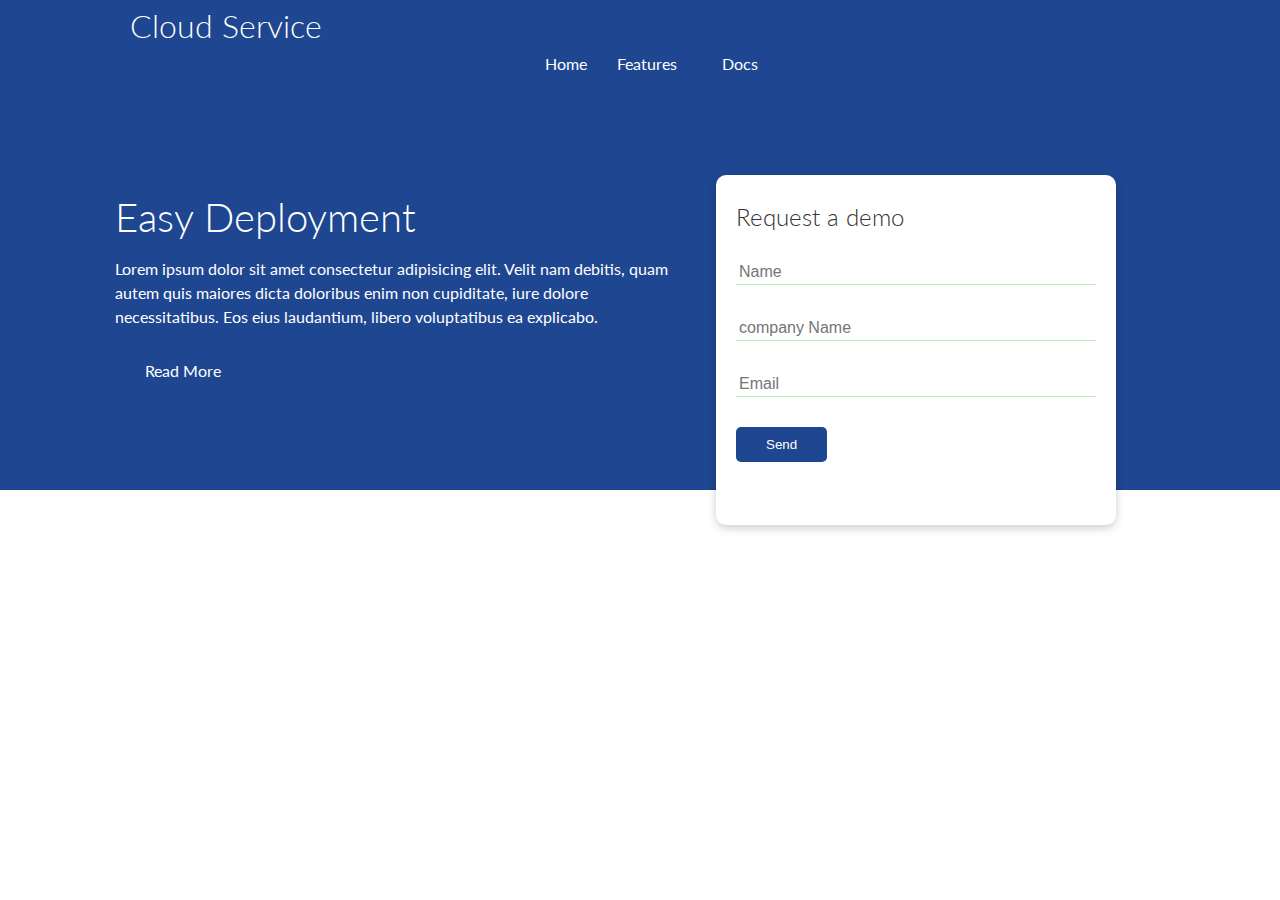
==== index.html @ c05045b2 "initial commit" ====
<!DOCTYPE html>
<html lang="en">
<head>
    <meta charset="UTF-8">
    <meta http-equiv="X-UA-Compatible" content="IE=edge">
    <meta name="viewport" content="width=device-width, initial-scale=1.0">
    <link rel="stylesheet" href="https://cdnjs.cloudflare.com/ajax/libs/font-awesome/6.1.1/css/all.min.css" integrity="sha512-KfkfwYDsLkIlwQp6LFnl8zNdLGxu9YAA1QvwINks4PhcElQSvqcyVLLD9aMhXd13uQjoXtEKNosOWaZqXgel0g==" crossorigin="anonymous" referrerpolicy="no-referrer" />
    <link rel="stylesheet" href="./css/style.css">
    <title>Cloud</title>
</head>
<body>
    <!---NavBar-->
    <div class="navbar">
        <div class="container">
            <h1 class="logo">Cloud Service</h1>
            <nav>
                <ul>
                    <li><a href="index.html">Home</a></li>
                    <li><a href="features.html">Features</a></li>
                    <li><a href="docs.html"></a>Docs</li>
                </ul>
            </nav>
        </div>
    </div>

    <!---main menu-->
    <section class="showcase">
        <div class="container grid">
            <div class="showcase-text">
                <h1>Easy Deployment</h1>
                <p>Lorem ipsum dolor sit amet consectetur adipisicing elit. Velit nam debitis, quam autem quis maiores dicta doloribus enim non cupiditate, iure dolore necessitatibus. Eos eius laudantium, libero voluptatibus ea explicabo.</p>
                <a href="features.html" class="btn btn-outline">Read More</a>

            </div>
            <div class="showcase-form card">
                <h2>Request a demo</h2>
                <form>
                    <div class="form-control">
                        <input type="text" name="name" placeholder="Name"
                        required>
                    </div>
                    <div class="form-control">
                        <input type="text" name="company" placeholder="company Name"
                        required>
                    </div>
                    <div class="form-control">
                        <input type="email" name="email" placeholder="Email"
                        required>
                          
                    </div>
                    <input type="submit" value="Send" class="btn btn-primary">
                </form>
            </div>
        </div>
    </section>
</body>
</html>
---- css/style.css ----
@import url('https://fonts.googleapis.com/css2?family=Lato:wght@300&display=swap');


:root {
    --primary-color: #1F4690;
}

* {
    box-sizing: border-box;
    padding: 0;
    margin:0;
}

body {
    font-family: 'Lato', sans-serif;
    color: #333;
    line-height: 1.5;
}

ul {
    list-style-type: none;
}

a {
    text-decoration: none;
    color: #333;
}

h1, h2 {
    font-weight: 300;
    line-height: 1;
    margin: 10px 0;
}

p {
    margin: 10px 0;
}

img {
    width: 100%;
}

/*navbar section */

.navbar {
    background-color: var(--primary-color);
    color: #fff;
    height: 90px;
}

.navbar ul {
    display: flex;
    margin-left: 400px;
}

.navbar a{
    color: #fff;
    padding: 10px;
    margin: 0 5px;
}

.navbar a:hover {
    border-bottom: 1px #fff solid;
}

.navbar .flex {
    justify-content: space-between;
}
/* showcase */
.showcase {
    height: 400px;
    background-color: var(--primary-color);
    color: #fff;
    position: relative;
}

.showcase h1 {
    font-size: 40px;
}

.showcase p {
    margin: 20px 0;
}

.showcase .grid {
    overflow: visible;
    grid-template-columns: 55% 45%;
    gap: 30px;
}

.showcase-form {
    position: relative;
    top: 60px;
    height: 350px;
    width: 400px;
    padding: 40px;
    z-index: 100;
}


.showcase-form .form-control {
    margin: 30px 0;

}

.showcase-form input[type='text'],
.showcase-form input[type='email']{
    border: 0;
    border-bottom: 1px solid #b4ecbb;
    width: 100%;
    padding: 3px;
    font-size: 16px;
}

.showcase-form input:focus {
    outline: none;
}


/*utility*/

.container {
    max-width: 1100px;
    margin: 0 auto;
    overflow: auto;
    padding: 0 40px;
}

.card {
    background-color: #fff;
    color: #333;
    border-radius: 10px;
    box-shadow: 0 3px 10px rgba(0, 0, 0, 0.2);
    padding: 20px;
    margin: 10px;
}

.btn {
    display: inline-block;
    padding: 10px 30px;
    cursor: pointer;
    background: var(--primary-color);
    color: #fff;
    border: none;
    border-radius: 5px;
}

.flex {
    display: flex; 
    justify-content: center;
    align-items: center;
    height: 100%;
}

.grid {
    display: grid;
    grid-template-columns: repeat(2, 1fr);
    gap: 20px;
    justify-content: center;
    align-items: center;
    height: 100%;
}
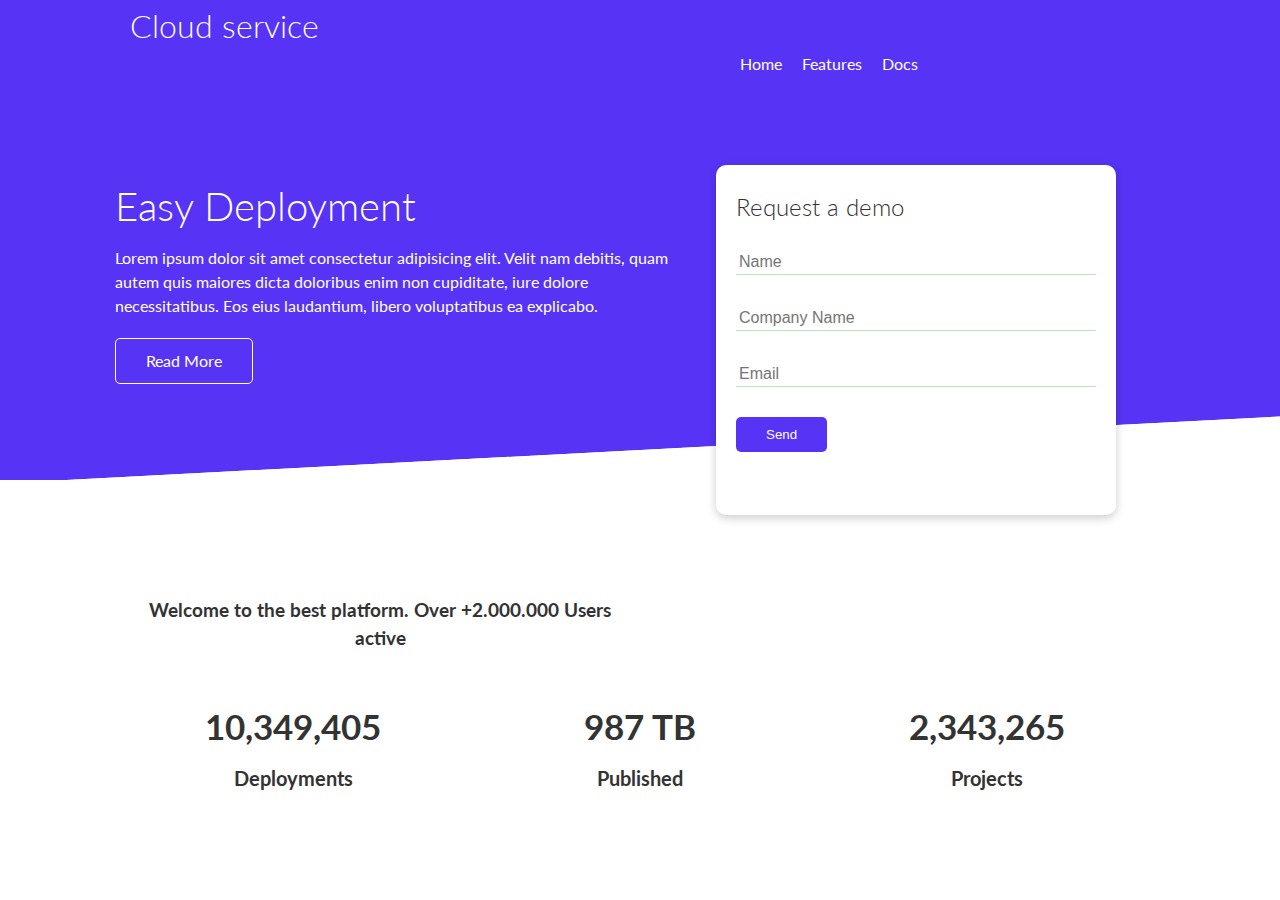
==== commit 1a478c32: "fixed" ====
--- a/index.html
+++ b/index.html
@@ -6,18 +6,20 @@
     <meta name="viewport" content="width=device-width, initial-scale=1.0">
     <link rel="stylesheet" href="https://cdnjs.cloudflare.com/ajax/libs/font-awesome/6.1.1/css/all.min.css" integrity="sha512-KfkfwYDsLkIlwQp6LFnl8zNdLGxu9YAA1QvwINks4PhcElQSvqcyVLLD9aMhXd13uQjoXtEKNosOWaZqXgel0g==" crossorigin="anonymous" referrerpolicy="no-referrer" />
     <link rel="stylesheet" href="./css/style.css">
+    <link rel="stylesheet" href="./css/utilities.css">
+
     <title>Cloud</title>
 </head>
 <body>
     <!---NavBar-->
     <div class="navbar">
         <div class="container">
-            <h1 class="logo">Cloud Service</h1>
+            <h1 class="logo">Cloud service</h1>
             <nav>
                 <ul>
                     <li><a href="index.html">Home</a></li>
                     <li><a href="features.html">Features</a></li>
-                    <li><a href="docs.html"></a>Docs</li>
+                    <li><a href="docs.html">Docs</a></li>
                 </ul>
             </nav>
         </div>
@@ -40,7 +42,7 @@
                         required>
                     </div>
                     <div class="form-control">
-                        <input type="text" name="company" placeholder="company Name"
+                        <input type="text" name="company" placeholder="Company Name"
                         required>
                     </div>
                     <div class="form-control">
@@ -53,5 +55,31 @@
             </div>
         </div>
     </section>
+    <!--Section-->
+    <section class="stats">
+        <div class="container">
+            <h3 class="stats-heading text-center my-1">
+                 Welcome to the best platform. Over +2.000.000 Users active
+            </h3>
+
+            <div class="grid grid-3 text-center my-4">
+                <div>
+                    <i class="fas fa-server fa-3x"></i>
+                    <h3>10,349,405</h3>
+                    <p class="text-secondary">Deployments</p>
+                </div>
+                <div>
+                    <i class="fas fa-upload fa-3x"></i>
+                    <h3>987 TB</h3>
+                    <p class="text-secondary">Published</p>
+                </div>
+                <div>
+                    <i class="fas fa-project-diagram fa-3x"></i>
+                    <h3>2,343,265</h3>
+                    <p class="text-secondary">Projects</p>
+                </div>
+            </div>
+        </div>
+    </section>
 </body>
 </html>--- a/css/style.css
+++ b/css/style.css
@@ -2,7 +2,7 @@
 
 
 :root {
-    --primary-color: #1F4690;
+    --primary-color: #2d00f3cc;
 }
 
 * {
@@ -45,18 +45,18 @@
 .navbar {
     background-color: var(--primary-color);
     color: #fff;
-    height: 90px;
+    height: 80px;
 }
 
 .navbar ul {
     display: flex;
-    margin-left: 400px;
+    margin-left: 600px;
 }
 
 .navbar a{
     color: #fff;
-    padding: 10px;
-    margin: 0 5px;
+    padding: 0px;
+    margin: 0 10px;
 }
 
 .navbar a:hover {
@@ -117,46 +117,37 @@
 }
 
 
-/*utility*/
-
-.container {
-    max-width: 1100px;
-    margin: 0 auto;
-    overflow: auto;
-    padding: 0 40px;
+.showcase::before, 
+.showcase::after {
+    content: '';
+    position: absolute;
+    height: 100px;
+    bottom: -70px;
+    right: 0;
+    left: 0;
+    background: #fff;
+    transform: skewY(-3deg);
+    -webkit-transform: skewY(-3deg);
+    -moz-transform: skewY(-3deg);
+    -ms-transform: skewY(-3deg);
 }
 
-.card {
-    background-color: #fff;
-    color: #333;
-    border-radius: 10px;
-    box-shadow: 0 3px 10px rgba(0, 0, 0, 0.2);
-    padding: 20px;
-    margin: 10px;
+
+/* stats */
+.stats {
+    padding-top: 100px;
 }
 
-.btn {
-    display: inline-block;
-    padding: 10px 30px;
-    cursor: pointer;
-    background: var(--primary-color);
-    color: #fff;
-    border: none;
-    border-radius: 5px;
+.stats-heading {
+    max-width: 500px;
+    margin: auto;
 }
 
-.flex {
-    display: flex; 
-    justify-content: center;
-    align-items: center;
-    height: 100%;
+.stats .grid h3 {
+    font-size: 35px;
 }
 
-.grid {
-    display: grid;
-    grid-template-columns: repeat(2, 1fr);
-    gap: 20px;
-    justify-content: center;
-    align-items: center;
-    height: 100%;
-}+.stats .grid p {
+    font-size: 20px;
+    font-weight: bold;
+}
--- a/css/utilities.css
+++ b/css/utilities.css
@@ -0,0 +1,144 @@
+.container {
+    max-width: 1100px;
+    margin: 0 auto;
+    overflow: auto;
+    padding: 0 40px;
+}
+
+.card {
+    background-color: #fff;
+    color: #333;
+    border-radius: 10px;
+    box-shadow: 0 3px 10px rgba(0, 0, 0, 0.2);
+    padding: 20px;
+    margin: 10px;
+}
+
+.btn {
+    display: inline-block;
+    padding: 10px 30px;
+    cursor: pointer;
+    background: var(--primary-color);
+    color: #fff;
+    border: none;
+    border-radius: 5px;
+}
+
+.btn-outline {
+    background-color: transparent;
+    border: 1px #fff solid;
+}
+
+.btn:hover {
+    transform: scale(0.98);
+    /* background-color: transparent; */
+    
+}
+
+.text-center {
+    text-align: center;
+}
+
+.flex {
+    display: flex; 
+    justify-content: center;
+    align-items: center;
+    height: 100%;
+}
+
+.grid {
+    display: grid;
+    grid-template-columns: repeat(2, 1fr);
+    gap: 20px;
+    justify-content: center;
+    align-items: center;
+    height: 100%;
+}
+
+.grid-3 {
+    grid-template-columns: repeat(3, 1fr);
+}
+
+/* margin */
+
+.my-1 {
+    margin: 1rem 0;
+}
+
+.my-2 {
+    margin: 1.5rem 0;
+}
+
+.my-3 {
+    margin: 2rem 0;
+}
+
+.my-4 {
+    margin: 3rem 0;
+}
+
+.my-5 {
+    margin: 4rem 0;
+}
+/* _________________________ */
+.m-1 {
+    margin: 1rem ;
+}
+
+.m-2 {
+    margin: 1.5rem ;
+}
+
+.m-3 {
+    margin: 2rem ;
+}
+ 
+.m-4 {
+    margin: 3rem ;
+}
+
+.m-5 {
+    margin: 4rem ;
+}
+
+/* Padding */
+
+.py-1 {
+    padding: 1rem 0;
+}
+
+.py-2 {
+    padding: 1.5rem 0;
+}
+
+.py-3 {
+    padding: 2rem 0;
+}
+
+.py-4 {
+    padding: 3rem 0;
+}
+
+.py-5 {
+    padding: 4rem 0;
+}
+/* _________________________ */
+.m-1 {
+    margin: 1rem ;
+}
+
+.m-2 {
+    margin: 1.5rem ;
+}
+
+.m-3 {
+    margin: 2rem ;
+}
+ 
+.m-4 {
+    margin: 3rem ;
+}
+
+.m-5 {
+    margin: 4rem ;
+}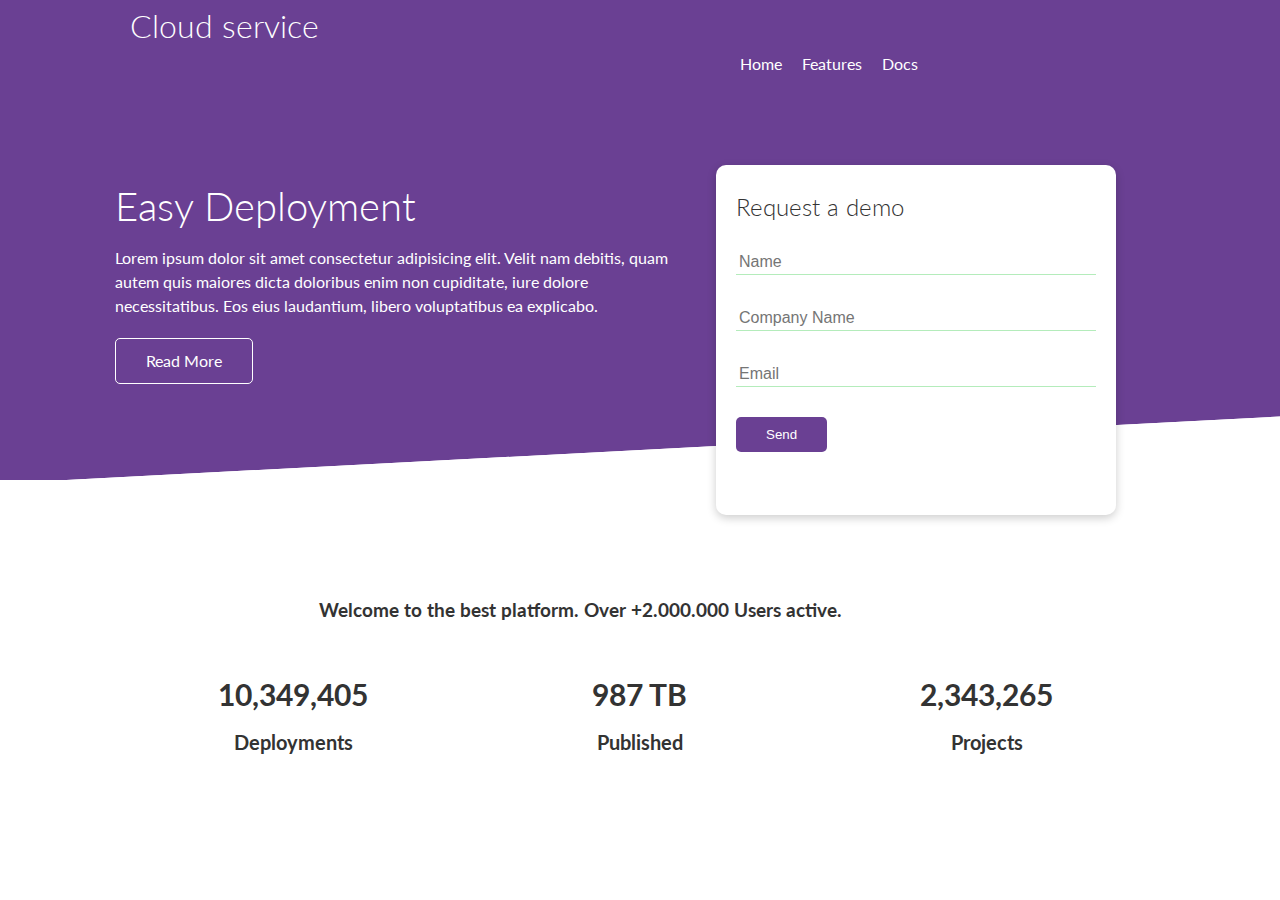
==== commit 692b05d0: "added typing style" ====
--- a/index.html
+++ b/index.html
@@ -4,6 +4,7 @@
     <meta charset="UTF-8">
     <meta http-equiv="X-UA-Compatible" content="IE=edge">
     <meta name="viewport" content="width=device-width, initial-scale=1.0">
+    <meta name="viewport" content="width=device-width, initial-scale=1.0" />
     <link rel="stylesheet" href="https://cdnjs.cloudflare.com/ajax/libs/font-awesome/6.1.1/css/all.min.css" integrity="sha512-KfkfwYDsLkIlwQp6LFnl8zNdLGxu9YAA1QvwINks4PhcElQSvqcyVLLD9aMhXd13uQjoXtEKNosOWaZqXgel0g==" crossorigin="anonymous" referrerpolicy="no-referrer" />
     <link rel="stylesheet" href="./css/style.css">
     <link rel="stylesheet" href="./css/utilities.css">
@@ -34,6 +35,7 @@
                 <a href="features.html" class="btn btn-outline">Read More</a>
 
             </div>
+            
             <div class="showcase-form card">
                 <h2>Request a demo</h2>
                 <form>
@@ -59,7 +61,7 @@
     <section class="stats">
         <div class="container">
             <h3 class="stats-heading text-center my-1">
-                 Welcome to the best platform. Over +2.000.000 Users active
+                Welcome to the best platform. Over +2.000.000 Users active.
             </h3>
 
             <div class="grid grid-3 text-center my-4">
@@ -81,5 +83,6 @@
             </div>
         </div>
     </section>
+    
 </body>
 </html>--- a/css/style.css
+++ b/css/style.css
@@ -2,7 +2,7 @@
 
 
 :root {
-    --primary-color: #2d00f3cc;
+    --primary-color: #6A4093;
 }
 
 * {
@@ -139,15 +139,72 @@
 }
 
 .stats-heading {
-    max-width: 500px;
+    max-width: 900px;
     margin: auto;
 }
 
 .stats .grid h3 {
-    font-size: 35px;
+    font-size: 30px;
 }
 
 .stats .grid p {
     font-size: 20px;
     font-weight: bold;
 }
+
+
+
+
+
+
+
+/*typing effect in features */
+
+.wrapper {
+    height: 20vh;
+    /* centering */
+    display: flex;
+    align-items: center;
+    justify-content: center;
+}
+
+.typing-demo {
+    width: 14ch;
+    animation: typing 1s steps(22), blink 0.5s step-end infinite alternate;
+    white-space: nowrap;
+    overflow: hidden;
+    border-right: 3px solid;
+    font-family: monospace;
+    font-size: 2em;
+}
+
+
+@keyframes typing {
+    from {
+        width: 0;
+    }
+}
+
+
+@keyframes blink {
+    50% {
+        border-color: transparent;
+    }
+}
+
+/* typing features */
+.wrapper-features {
+    height: 30vh;
+    display: flex;
+    align-items: center;
+    justify-content: center;
+}
+
+.typing-features {
+    width: 19ch;
+    animation: typing 1s steps(20), blink 0.5s step-end infinite alternate;
+    overflow: hidden;
+    border-right: 3px solid;
+    font-family: monospace;
+    font-size: 2em;
+}--- a/css/utilities.css
+++ b/css/utilities.css
@@ -31,7 +31,7 @@
 
 .btn:hover {
     transform: scale(0.98);
-    /* background-color: transparent; */
+    /*background-color: transparent; */
     
 }
 
@@ -141,4 +141,40 @@
 
 .m-5 {
     margin: 4rem ;
-}+}
+
+
+/* features section */
+.showcase-features {
+    height: 400px;
+    background-color: var(--primary-color);
+    color: #fff;
+    position: relative;
+}
+
+.showcase-features h1 {
+    font-size: 40px;
+}
+
+.showcase-features p {
+    margin: 20px 0;
+}
+
+.showcase-features .grid {
+    overflow: visible;
+    grid-template-columns: 55% 45%;
+    gap: 30px;
+}
+
+.showcase-features::before,
+.showcase-features::after {
+    content: '';
+    position: absolute;
+    height: 100px;
+    bottom: -70px;
+    right: 0;
+    left: 0;
+    background: #fff;
+    transform: skewY(-3deg);
+    
+}
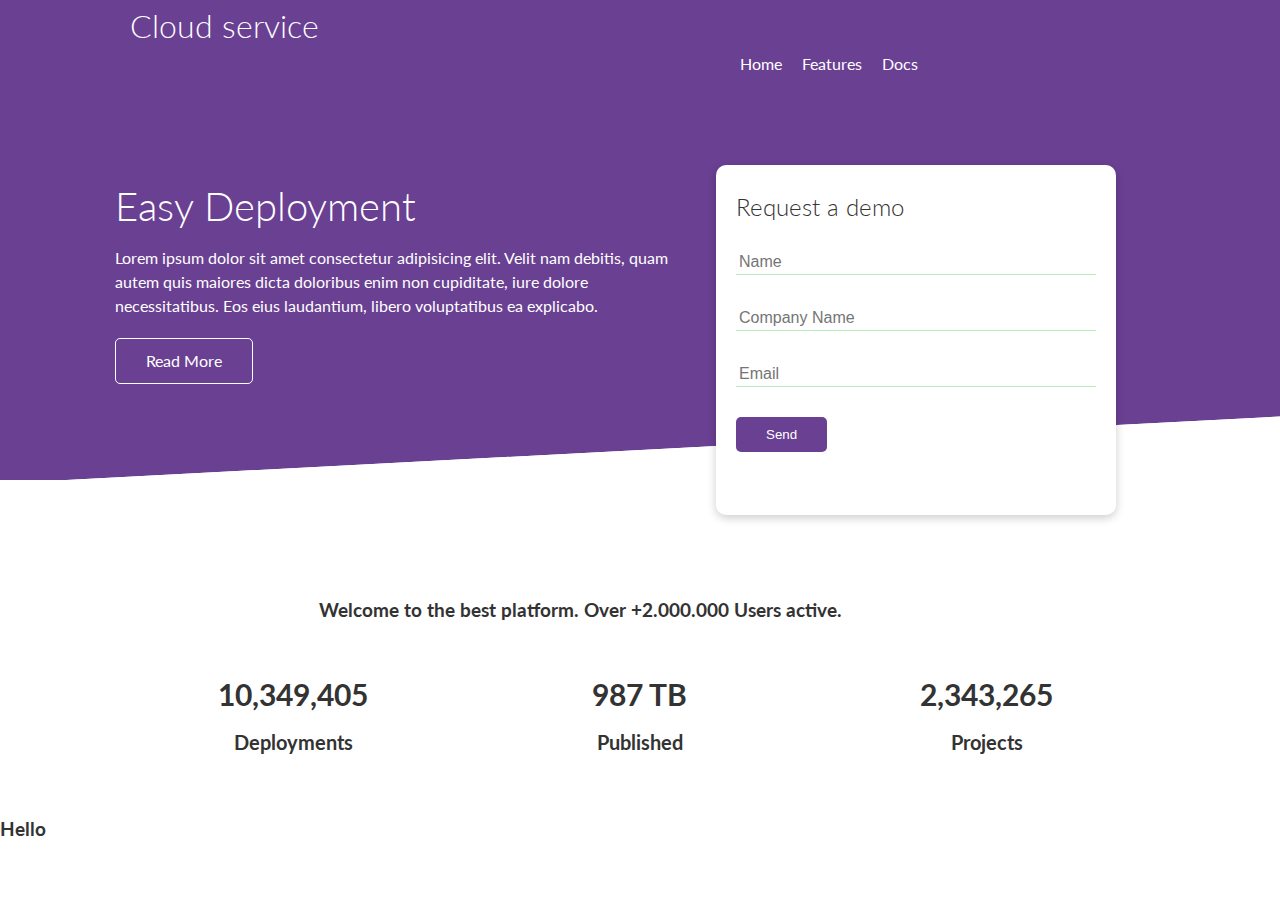
==== commit 26976091: "ll" ====
--- a/index.html
+++ b/index.html
@@ -12,19 +12,20 @@
     <title>Cloud</title>
 </head>
 <body>
-    <!---NavBar-->
-    <div class="navbar">
-        <div class="container">
-            <h1 class="logo">Cloud service</h1>
-            <nav>
-                <ul>
-                    <li><a href="index.html">Home</a></li>
-                    <li><a href="features.html">Features</a></li>
-                    <li><a href="docs.html">Docs</a></li>
-                </ul>
-            </nav>
+    <nav>
+        <div class="navbar">
+            <div class="container">
+                <h1 class="logo">Cloud service</h1>
+                <nav>
+                    <ul>
+                        <li><a href="index.html">Home</a></li>
+                        <li><a href="features.html">Features</a></li>
+                        <li><a href="docs.html">Docs</a></li>
+                    </ul>
+                </nav>
+            </div>
         </div>
-    </div>
+    </nav>    
 
     <!---main menu-->
     <section class="showcase">
@@ -83,6 +84,12 @@
             </div>
         </div>
     </section>
-    
+    <section>
+        <div class="second-p">
+            <h3>
+                Hello
+            </h3>
+        </div>
+    </section>
 </body>
 </html>